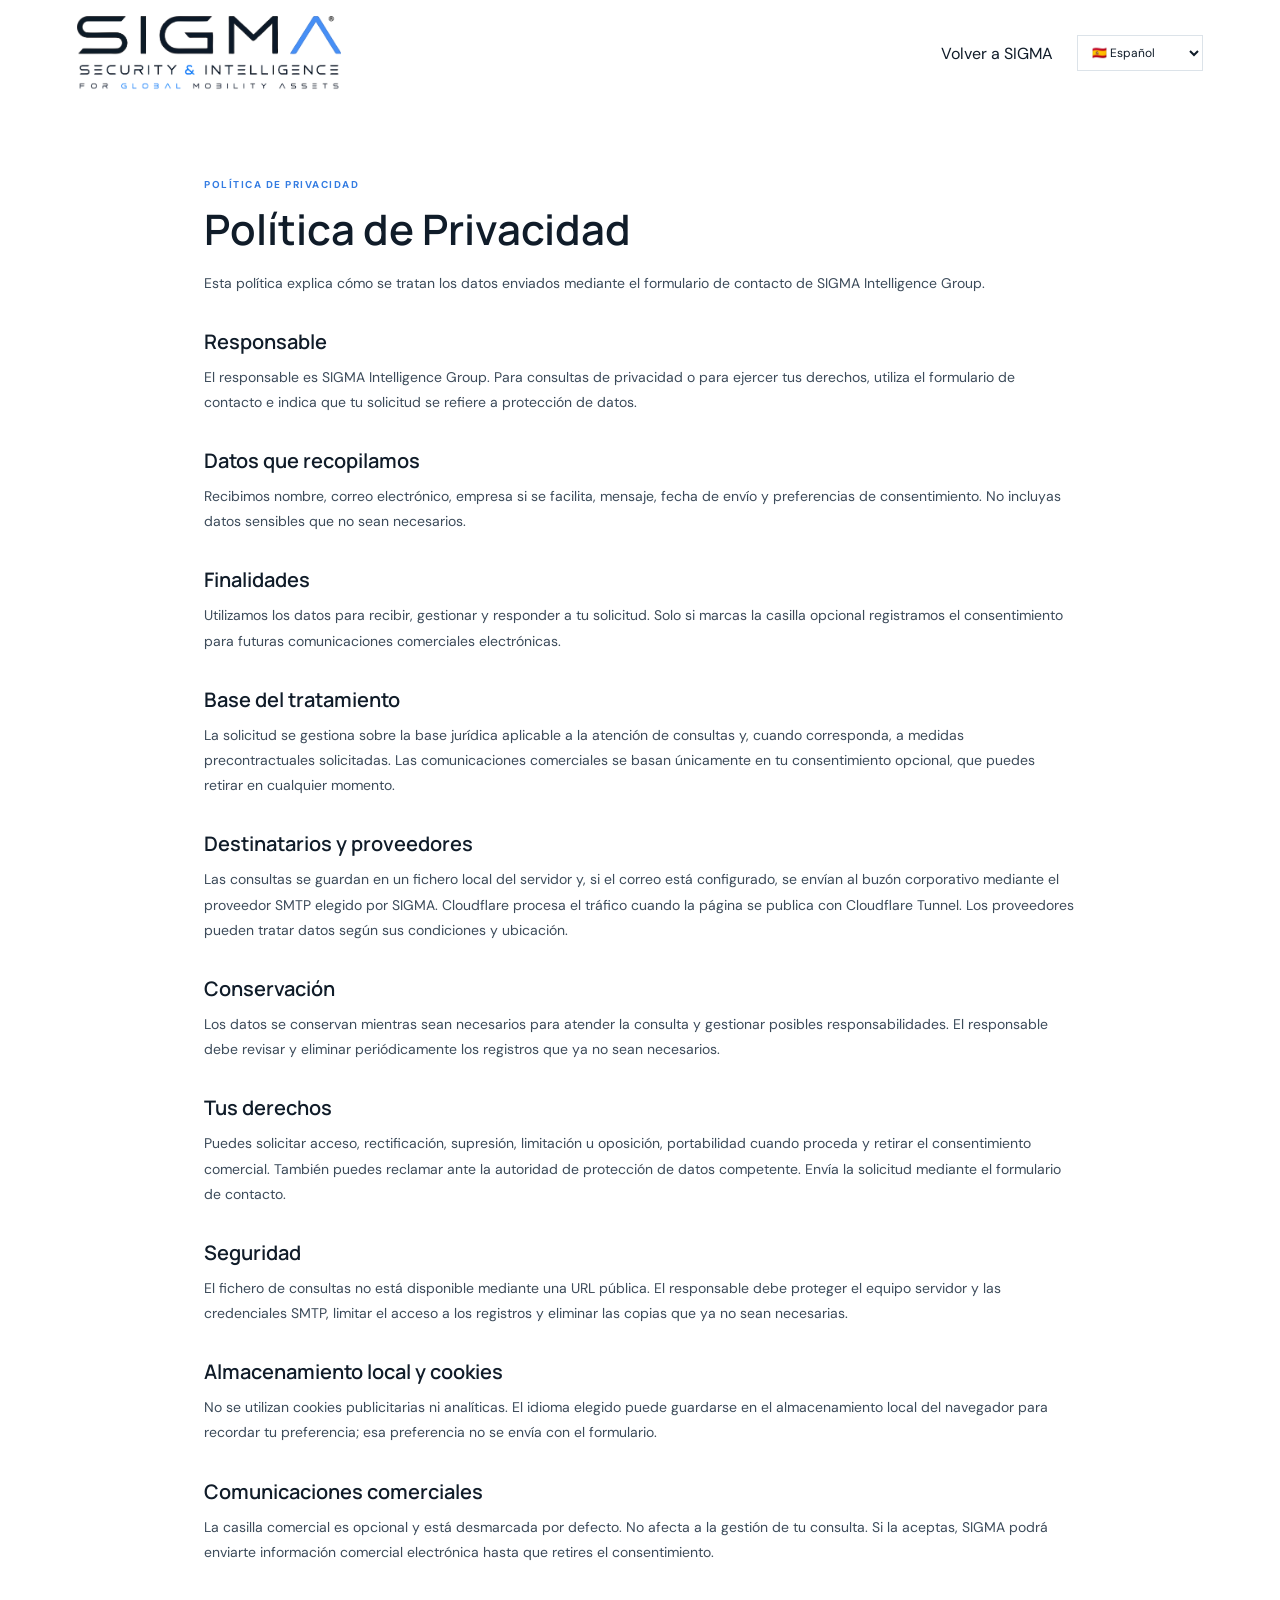
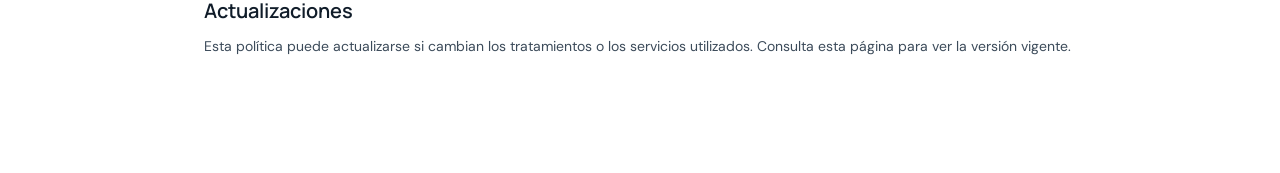
==== privacy.html @ ed5fa4cb "Initial commit: SIGMA Intelligence Group web" ====
<!doctype html>
<html lang="es">
  <head>
    <meta charset="utf-8">
    <meta name="viewport" content="width=device-width, initial-scale=1">
    <meta name="description" content="Política de privacidad de SIGMA Intelligence Group." data-i18n-content="privacy.intro">
    <meta name="theme-color" content="#fff">
    <title>Política de Privacidad | SIGMA Intelligence Group</title>
    <link rel="preconnect" href="https://fonts.googleapis.com">
    <link rel="preconnect" href="https://fonts.gstatic.com" crossorigin>
    <link href="https://fonts.googleapis.com/css2?family=DM+Sans:wght@400;500;600;700&family=Manrope:wght@400;500;600;700;800&display=swap" rel="stylesheet">
    <link rel="stylesheet" href="styles.css?v=20261022a">
  </head>
  <body data-page-title="privacy.title" data-page-description="privacy.intro">
    <header class="site-header privacy-header">
      <a class="brand" href="index.html" aria-label="SIGMA Intelligence Group, inicio" data-i18n-aria="brand.label">
        <img src="Recursos/SIGMA_Logo.png" alt="SIGMA Security & Intelligence for Global Mobility Assets" data-i18n-alt="brand.alt">
      </a>
      <div class="header-actions">
        <a class="privacy-back" href="index.html" data-i18n="privacy.back">Volver a SIGMA</a>
        <label class="language-picker">
          <span class="visually-hidden" data-i18n="language.label">Idioma</span>
          <select id="language-select" aria-label="Idioma" data-i18n-aria="language.label">
            <option value="es">🇪🇸 Español</option>
            <option value="ca">🇦🇩 Català</option>
            <option value="en">🇬🇧 English</option>
            <option value="it">🇮🇹 Italiano</option>
            <option value="fr">🇫🇷 Français</option>
            <option value="de">🇩🇪 Deutsch</option>
          </select>
        </label>
      </div>
    </header>

    <main class="privacy-main">
      <p class="section-label" data-i18n="privacy.title">Política de Privacidad</p>
      <h1 data-i18n="privacy.title">Política de Privacidad</h1>
      <p class="privacy-lead" data-i18n="privacy.intro">Esta política explica cómo se tratan los datos enviados mediante el formulario de contacto de SIGMA Intelligence Group.</p>

      <section>
        <h2 data-i18n="privacy.controller.title">Responsable</h2>
        <p data-i18n="privacy.controller.body">El responsable es SIGMA Intelligence Group. Para consultas de privacidad o para ejercer tus derechos, utiliza el formulario de contacto e indica que tu solicitud se refiere a protección de datos.</p>
      </section>
      <section>
        <h2 data-i18n="privacy.data.title">Datos que recopilamos</h2>
        <p data-i18n="privacy.data.body">Recibimos nombre, correo electrónico, empresa si se facilita, mensaje, fecha de envío y preferencias de consentimiento.</p>
      </section>
      <section>
        <h2 data-i18n="privacy.purpose.title">Finalidades</h2>
        <p data-i18n="privacy.purpose.body">Utilizamos los datos para recibir, gestionar y responder a tu solicitud.</p>
      </section>
      <section>
        <h2 data-i18n="privacy.basis.title">Base del tratamiento</h2>
        <p data-i18n="privacy.basis.body">La solicitud se gestiona sobre la base jurídica aplicable a la atención de consultas y, cuando corresponda, a medidas precontractuales solicitadas.</p>
      </section>
      <section>
        <h2 data-i18n="privacy.recipients.title">Destinatarios y proveedores</h2>
        <p data-i18n="privacy.recipients.body">Las consultas se guardan en un fichero local del servidor y, si el correo está configurado, se envían mediante el proveedor SMTP elegido por SIGMA.</p>
      </section>
      <section>
        <h2 data-i18n="privacy.retention.title">Conservación</h2>
        <p data-i18n="privacy.retention.body">Los datos se conservan mientras sean necesarios para atender la consulta y gestionar posibles responsabilidades.</p>
      </section>
      <section>
        <h2 data-i18n="privacy.rights.title">Tus derechos</h2>
        <p data-i18n="privacy.rights.body">Puedes solicitar acceso, rectificación, supresión, limitación u oposición, portabilidad cuando proceda y retirar el consentimiento comercial.</p>
      </section>
      <section>
        <h2 data-i18n="privacy.security.title">Seguridad</h2>
        <p data-i18n="privacy.security.body">El fichero de consultas no está disponible mediante una URL pública. El responsable debe proteger el equipo servidor y las credenciales SMTP.</p>
      </section>
      <section>
        <h2 data-i18n="privacy.cookies.title">Almacenamiento local y cookies</h2>
        <p data-i18n="privacy.cookies.body">No se utilizan cookies publicitarias ni analíticas. El idioma elegido puede guardarse en el almacenamiento local del navegador.</p>
      </section>
      <section>
        <h2 data-i18n="privacy.marketing.title">Comunicaciones comerciales</h2>
        <p data-i18n="privacy.marketing.body">La casilla comercial es opcional y está desmarcada por defecto. No afecta a la gestión de tu consulta.</p>
      </section>
      <section>
        <h2 data-i18n="privacy.changes.title">Actualizaciones</h2>
        <p data-i18n="privacy.changes.body">Esta política puede actualizarse si cambian los tratamientos o los servicios utilizados.</p>
      </section>
    </main>
    <script src="translations.js?v=20261022_v4" defer></script>
    <script src="site.js?v=20261022_v4" defer></script>
  </body>
</html>
---- styles.css ----
:root {
  color-scheme: light;
  --ink: #101c29;
  --ink-soft: #3c4b5a;
  --blue: #347ce2;
  --paper: #f6f8fa;
  --white: #fff;
  --line: #dce3e9;
  font-family: "DM Sans", sans-serif;
  font-synthesis: none;
  text-rendering: optimizeLegibility;
}

* {
  box-sizing: border-box;
}

html {
  scroll-behavior: smooth;
}

body {
  margin: 0;
  color: var(--ink);
  background: var(--white);
}

a {
  color: inherit;
  text-decoration: none;
}

.site-header {
  min-height: 90px;
  padding: 16px max(6vw, calc((100vw - 1320px) / 2));
  display: flex;
  align-items: center;
  justify-content: space-between;
  gap: 32px;
  background: var(--white);
}

.brand img {
  display: block;
  width: 264px;
  height: auto;
  background: #fff;
}

.main-nav {
  display: flex;
  align-items: center;
  gap: clamp(20px, 3.5vw, 48px);
  color: var(--ink-soft);
  font-size: 13px;
  font-weight: 600;
}

.main-nav a,
.text-link,
.back-top {
  transition: color 180ms ease;
}

.main-nav a:hover,
.text-link:hover,
.back-top:hover {
  color: var(--blue);
}

.main-nav .nav-cta {
  color: var(--ink);
}

.header-actions {
  display: flex;
  align-items: center;
  gap: 24px;
}

.language-picker select {
  max-width: 150px;
  padding: 8px 28px 8px 10px;
  border: 1px solid var(--line);
  border-radius: 0;
  color: var(--ink);
  background: var(--white);
  font: inherit;
  font-size: 12px;
  cursor: pointer;
}

.visually-hidden {
  position: absolute;
  width: 1px;
  height: 1px;
  padding: 0;
  margin: -1px;
  overflow: hidden;
  clip: rect(0, 0, 0, 0);
  white-space: nowrap;
  border: 0;
}

.nav-cta span {
  margin-left: 5px;
  color: var(--blue);
}

.hero {
  min-height: 590px;
  padding: 96px max(7vw, calc((100vw - 1320px) / 2)) 88px;
  display: grid;
  grid-template-columns: minmax(0, 1fr);
  align-items: center;
  position: relative;
  overflow: hidden;
  color: var(--white);
  background: var(--ink);
}

.hero-background {
  position: absolute;
  inset: 0;
  z-index: 0;
  overflow: hidden;
}

.hero-background img {
  position: absolute;
  inset: 0;
  width: 100%;
  height: 100%;
  object-fit: cover;
  opacity: 0;
  animation: hero-image-cycle 24s ease-in-out infinite;
}

.hero-background img:nth-child(1) {
  object-position: center 58%;
}

.hero-background img:nth-child(2) {
  object-position: center 52%;
  transform: translateY(1.5%) scale(1.04);
  animation-delay: -16s;
}

.hero-background img:nth-child(3) {
  object-position: center 55%;
  animation-delay: -8s;
}

.hero::before {
  content: "";
  position: absolute;
  inset: 0;
  z-index: 1;
  background: linear-gradient(90deg, rgba(16,28,41,.94) 0%, rgba(16,28,41,.82) 43%, rgba(16,28,41,.48) 100%);
}

.hero-copy {
  max-width: 980px;
  position: relative;
  z-index: 2;
  animation: arrive 700ms both;
}

.eyebrow,
.section-label,
.area-kicker {
  margin: 0;
  font-size: 10px;
  font-weight: 700;
  letter-spacing: 1.5px;
  text-transform: uppercase;
}

.eyebrow {
  display: flex;
  align-items: center;
  gap: 11px;
  color: #c2d0de;
}

.eyebrow-rule {
  width: 25px;
  height: 2px;
  flex: 0 0 auto;
  background: var(--blue);
}

h1,
h2,
h3,
p {
  margin-top: 0;
}

h1,
h2,
h3 {
  font-family: "Manrope", sans-serif;
}

h1 {
  max-width: 950px;
  margin: 27px 0 22px;
  font-size: 72px;
  line-height: 1.08;
  font-weight: 600;
}

.hero-summary {
  max-width: 880px;
  margin-bottom: 31px;
  color: #c2d0de;
  font-size: 21px;
  line-height: 1.7;
}

.hero-summary strong {
  display: block;
  margin-top: 2px;
  color: #80aff4;
  font-weight: 700;
}

.text-link {
  display: inline-flex;
  gap: 17px;
  align-items: center;
  padding-bottom: 9px;
  border-bottom: 1px solid rgba(255,255,255,.42);
  color: var(--white);
  font-size: 13px;
  font-weight: 600;
}

.text-link span {
  color: #80aff4;
}

.hero-index {
  position: absolute;
  z-index: 2;
  right: max(6vw, calc((100vw - 1320px) / 2));
  bottom: 24px;
  display: flex;
  gap: 22px;
  color: rgba(255,255,255,.55);
  font-size: 9px;
  letter-spacing: 1.7px;
}

.hero-index span {
  color: #80aff4;
}

.intro {
  padding: 112px max(9vw, calc((100vw - 1120px) / 2)) 120px;
  display: grid;
  grid-template-columns: .62fr 1.38fr;
  gap: 50px;
  align-items: start;
}

.section-label {
  color: var(--blue);
}

.intro-copy h2,
.areas-heading h2,
.conditions h2,
.signature h2 {
  margin: 0;
  font-size: 42px;
  line-height: 1.2;
  font-weight: 600;
}

.intro-copy h2 span {
  color: #718090;
}

.intro-copy > p {
  max-width: 660px;
  margin: 22px 0 0;
  color: var(--ink-soft);
  font-size: 15px;
  line-height: 1.9;
}

.areas {
  padding: 88px max(9vw, calc((100vw - 1120px) / 2)) 104px;
  background: var(--paper);
}

.areas-heading {
  margin-bottom: 39px;
  display: flex;
  align-items: end;
  justify-content: space-between;
  gap: 30px;
}

.areas-heading h2 {
  font-size: 34px;
}

.area-item {
  min-height: 174px;
  padding: 29px 0;
  display: grid;
  grid-template-columns: 70px 1fr 40px;
  gap: 23px;
  align-items: start;
  border-top: 1px solid var(--line);
}

.area-item:last-child {
  border-bottom: 1px solid var(--line);
}

.area-number {
  padding-top: 3px;
  color: #8b99a6;
  font-family: "Manrope", sans-serif;
  font-size: 14px;
}

.area-kicker {
  margin-bottom: 8px;
  color: var(--blue);
  font-size: 9px;
}

.area-item h3 {
  margin-bottom: 8px;
  font-size: 23px;
  font-weight: 600;
}

.area-item p:last-child {
  max-width: 650px;
  margin-bottom: 0;
  color: var(--ink-soft);
  font-size: 14px;
  line-height: 1.75;
}

.area-arrow {
  justify-self: end;
  color: var(--blue);
  font-size: 20px;
}

.conditions {
  padding: 85px max(9vw, calc((100vw - 1120px) / 2));
  display: grid;
  grid-template-columns: .62fr 1.38fr;
  gap: 50px;
  align-items: start;
}

.conditions h2 {
  font-size: 34px;
}

.conditions div > p {
  max-width: 660px;
  margin: 20px 0 0;
  color: var(--ink-soft);
  font-size: 14px;
  line-height: 1.85;
}

.signature {
  min-height: 280px;
  padding: 68px max(9vw, calc((100vw - 1120px) / 2));
  display: grid;
  grid-template-columns: 1fr auto;
  gap: 27px;
  align-items: center;
  position: relative;
  overflow: hidden;
}

.signature .section-label {
  margin-bottom: 15px;
}

.signature h2 {
  max-width: 690px;
  font-size: 34px;
}

.signature-word {
  align-self: end;
  color: #eef2f6;
  font-family: "Manrope", sans-serif;
  font-size: 150px;
  font-weight: 800;
  line-height: .7;
}

.signature-word span {
  color: var(--blue);
}

.site-footer {
  min-height: 100px;
  padding: 18px max(6vw, calc((100vw - 1320px) / 2));
  display: grid;
  grid-template-columns: auto 1fr auto auto auto;
  align-items: center;
  gap: 20px;
  color: #c2d0de;
  background: var(--ink);
  font-size: 11px;
}

.footer-name {
  color: var(--white);
  font-family: "Manrope", sans-serif;
  font-size: 13px;
  font-weight: 800;
}

.footer-name span {
  margin-left: 5px;
  color: #9eacba;
  font-family: "DM Sans", sans-serif;
  font-size: 9px;
  font-weight: 500;
  letter-spacing: 1px;
}

.back-top {
  color: var(--white);
}

.footer-qr {
  display: flex;
  align-items: center;
  gap: 8px;
  padding: 0;
  border: 0;
  color: #c2d0de;
  background: transparent;
  font: inherit;
  font-size: 10px;
  line-height: 1.45;
  text-align: left;
  cursor: zoom-in;
}

.footer-qr img {
  display: block;
  width: 66px;
  height: 66px;
  padding: 0;
  border: 0;
  background: transparent;
}

.footer-qr:focus-visible,
.qr-dialog-close:focus-visible {
  outline: 2px solid #80aff4;
  outline-offset: 3px;
}

.qr-dialog {
  width: min(380px, calc(100vw - 32px));
  max-width: none;
  padding: 20px;
  border: 0;
  color: var(--ink);
  background: var(--white);
  box-shadow: 0 20px 60px rgba(0,0,0,.28);
}

.qr-dialog::backdrop {
  background: rgba(16,28,41,.72);
}

.qr-dialog-header {
  display: flex;
  align-items: center;
  justify-content: space-between;
  gap: 16px;
}

.qr-dialog h2 {
  margin: 0;
  font-size: 20px;
  font-weight: 600;
}

.qr-dialog-close {
  padding: 6px 0 6px 10px;
  border: 0;
  color: var(--ink-soft);
  background: transparent;
  font: inherit;
  font-size: 12px;
  cursor: pointer;
}

.qr-dialog > img {
  display: block;
  width: min(72vw, 320px);
  height: auto;
  margin: 18px auto;
}

.qr-dialog > p {
  margin: 0;
  color: var(--ink-soft);
  font-size: 12px;
  text-align: center;
}

.contact {
  padding: 96px max(9vw, calc((100vw - 1120px) / 2));
  display: grid;
  grid-template-columns: minmax(0, .85fr) minmax(0, 1.15fr);
  gap: clamp(42px, 8vw, 100px);
  background: var(--paper);
}

.contact-copy h2 {
  margin: 18px 0 15px;
  font-size: 48px;
  line-height: 1.1;
  font-weight: 600;
}

.contact-copy > p:not(.section-label) {
  max-width: 390px;
  margin-bottom: 0;
  color: var(--ink-soft);
  font-size: 14px;
  line-height: 1.8;
}

.contact-form {
  display: grid;
  align-content: start;
  gap: 18px;
}

.consent-list {
  display: grid;
  gap: 14px;
}

.contact-form label.consent-option {
  display: grid;
  grid-template-columns: 18px minmax(0, 1fr);
  gap: 10px;
  align-items: start;
  color: var(--ink-soft);
  font-size: 12px;
  font-weight: 400;
  line-height: 1.65;
}

.consent-option input {
  width: 16px;
  height: 16px;
  margin: 3px 0 0;
  accent-color: var(--blue);
}

.consent-option a {
  color: var(--ink);
  font-weight: 700;
  text-decoration: underline;
  text-underline-offset: 2px;
}

.privacy-main {
  max-width: 920px;
  min-height: calc(100vh - 100px);
  margin: 0 auto;
  padding: 72px 24px 100px;
}

.privacy-main h1 {
  margin: 16px 0 18px;
  color: var(--ink);
  font-size: 42px;
}

.privacy-main .privacy-lead,
.privacy-main section p {
  color: var(--ink-soft);
  font-size: 14px;
  line-height: 1.8;
}

.privacy-main section {
  margin-top: 32px;
}

.privacy-main h2 {
  margin-bottom: 10px;
  font-size: 20px;
  font-weight: 600;
}

.form-row {
  display: grid;
  grid-template-columns: 1fr 1fr;
  gap: 18px;
}

.contact-form label {
  display: grid;
  gap: 8px;
  color: var(--ink);
  font-size: 12px;
  font-weight: 600;
}

.contact-form label span {
  display: inline;
  color: #7b8996;
  font-weight: 400;
}

.contact-form input,
.contact-form textarea {
  width: 100%;
  padding: 12px 13px;
  border: 1px solid #cbd5dd;
  border-radius: 0;
  color: var(--ink);
  background: var(--white);
  font: inherit;
  font-weight: 400;
}

.contact-form input:focus,
.contact-form textarea:focus {
  outline: 2px solid var(--blue);
  outline-offset: 1px;
}

.contact-form textarea {
  min-height: 130px;
  resize: vertical;
}

.send-button {
  justify-self: start;
  display: inline-flex;
  align-items: center;
  gap: 18px;
  padding: 13px 18px;
  border: 0;
  color: var(--white);
  background: var(--ink);
  font: inherit;
  font-size: 12px;
  font-weight: 600;
  cursor: pointer;
  transition: background-color 180ms ease;
}

.send-button:hover {
  background: var(--blue);
}

.send-button:disabled {
  opacity: .65;
  cursor: wait;
}

.send-button span {
  color: #9ec3fb;
}

.form-note {
  margin: -8px 0 0;
  color: #718090;
  font-size: 11px;
  line-height: 1.5;
}

.form-status {
  min-height: 18px;
  margin: -10px 0 0;
  color: var(--ink-soft);
  font-size: 12px;
  line-height: 1.5;
}

.form-trap {
  position: absolute;
  width: 1px;
  height: 1px;
  overflow: hidden;
  clip: rect(0, 0, 0, 0);
  white-space: nowrap;
}

@keyframes arrive {
  from {
    opacity: 0;
    transform: translateY(12px);
  }
  to {
    opacity: 1;
    transform: translateY(0);
  }
}

@keyframes hero-image-cycle {
  0%, 26% {
    opacity: 1;
  }
  33%, 100% {
    opacity: 0;
  }
}

@media (max-width: 760px) {
  .site-header {
    min-height: 74px;
    padding: 12px 6vw;
    gap: 14px;
    flex-wrap: wrap;
  }

  .brand img {
    width: 184px;
  }

  .main-nav {
    flex: 1;
    gap: 12px;
    font-size: 11px;
  }

  .main-nav a:first-child {
    display: none;
  }

  .header-actions {
    width: 100%;
    gap: 12px;
  }

  .language-picker select {
    max-width: 136px;
    padding: 7px 22px 7px 8px;
    font-size: 11px;
  }

  .hero {
    min-height: 650px;
    padding: 126px 7vw 76px;
    color: var(--white);
    background: var(--ink);
  }

  .hero-copy {
    margin-top: 56px;
  }

  .hero::before {
    background: linear-gradient(180deg, rgba(16,28,41,.78) 0%, rgba(16,28,41,.78) 55%, rgba(16,28,41,.92) 100%);
  }

  .hero-background img {
    inset: 0;
    top: 0;
    left: 0;
    width: 100%;
    height: 100%;
    max-width: 100%;
    transform: none;
    object-fit: cover;
  }

  .hero-background img:nth-child(1) {
    object-position: center 55%;
  }

  .hero-background img:nth-child(2) {
    top: 32px;
    height: calc(100% + 32px);
    object-position: center top;
    transform: none;
  }

  .hero-background img:nth-child(3) {
    object-position: center 58%;
  }

  h1 {
    font-size: 46px;
  }

  .hero-summary {
    font-size: 19px;
  }

  .hero-index {
    right: 7vw;
    bottom: 21px;
  }

  .intro,
  .areas,
  .conditions,
  .contact {
    padding: 76px 7vw;
  }

  .intro,
  .conditions {
    grid-template-columns: 1fr;
    gap: 24px;
  }

  .contact {
    grid-template-columns: 1fr;
    gap: 32px;
  }

  .intro-copy h2,
  .areas-heading h2,
  .conditions h2,
  .signature h2 {
    font-size: 30px;
  }

  .areas-heading {
    display: block;
  }

  .areas-heading h2 {
    margin-top: 18px;
  }

  .area-item {
    grid-template-columns: 34px 1fr 20px;
    gap: 12px;
  }

  .area-item h3 {
    font-size: 20px;
  }

  .signature {
    min-height: 230px;
    padding: 56px 7vw;
    grid-template-columns: 1fr auto;
    gap: 19px;
  }

  .signature-word {
    font-size: 90px;
  }

  .site-footer {
    padding: 22px 7vw;
    grid-template-columns: minmax(0, 1fr) auto;
    gap: 12px 18px;
  }

  .site-footer > span {
    grid-column: 1;
    grid-row: 2;
  }

  .footer-qr {
    display: none;
  }

  .footer-qr img {
    width: 60px;
    height: 60px;
  }

  .back-top {
    grid-column: 1;
    grid-row: 3;
  }

  .form-row {
    grid-template-columns: 1fr;
  }
}

@media (max-width: 420px) {
  .main-nav .nav-cta {
    display: none;
  }

  .eyebrow {
    font-size: 10px;
    letter-spacing: .4px;
  }

  h1 {
    font-size: 42px;
  }
}

@media (prefers-reduced-motion: reduce) {
  *,
  *::before,
  *::after {
    scroll-behavior: auto !important;
    animation-duration: .01ms !important;
    transition-duration: .01ms !important;
  }

  .hero-background img {
    animation: none;
    opacity: 0;
  }

  .hero-background img:first-child {
    opacity: 1;
  }
}

/* Intro image styling */
.intro-media {
  margin-bottom: 1rem;
  text-align: center;
}
.intro-image,
.conditions-image,
.area-image {
  display: block;
  width: 100%;
  max-width: 600px;
  height: auto;
  object-fit: cover;
  margin: 0 auto;
}
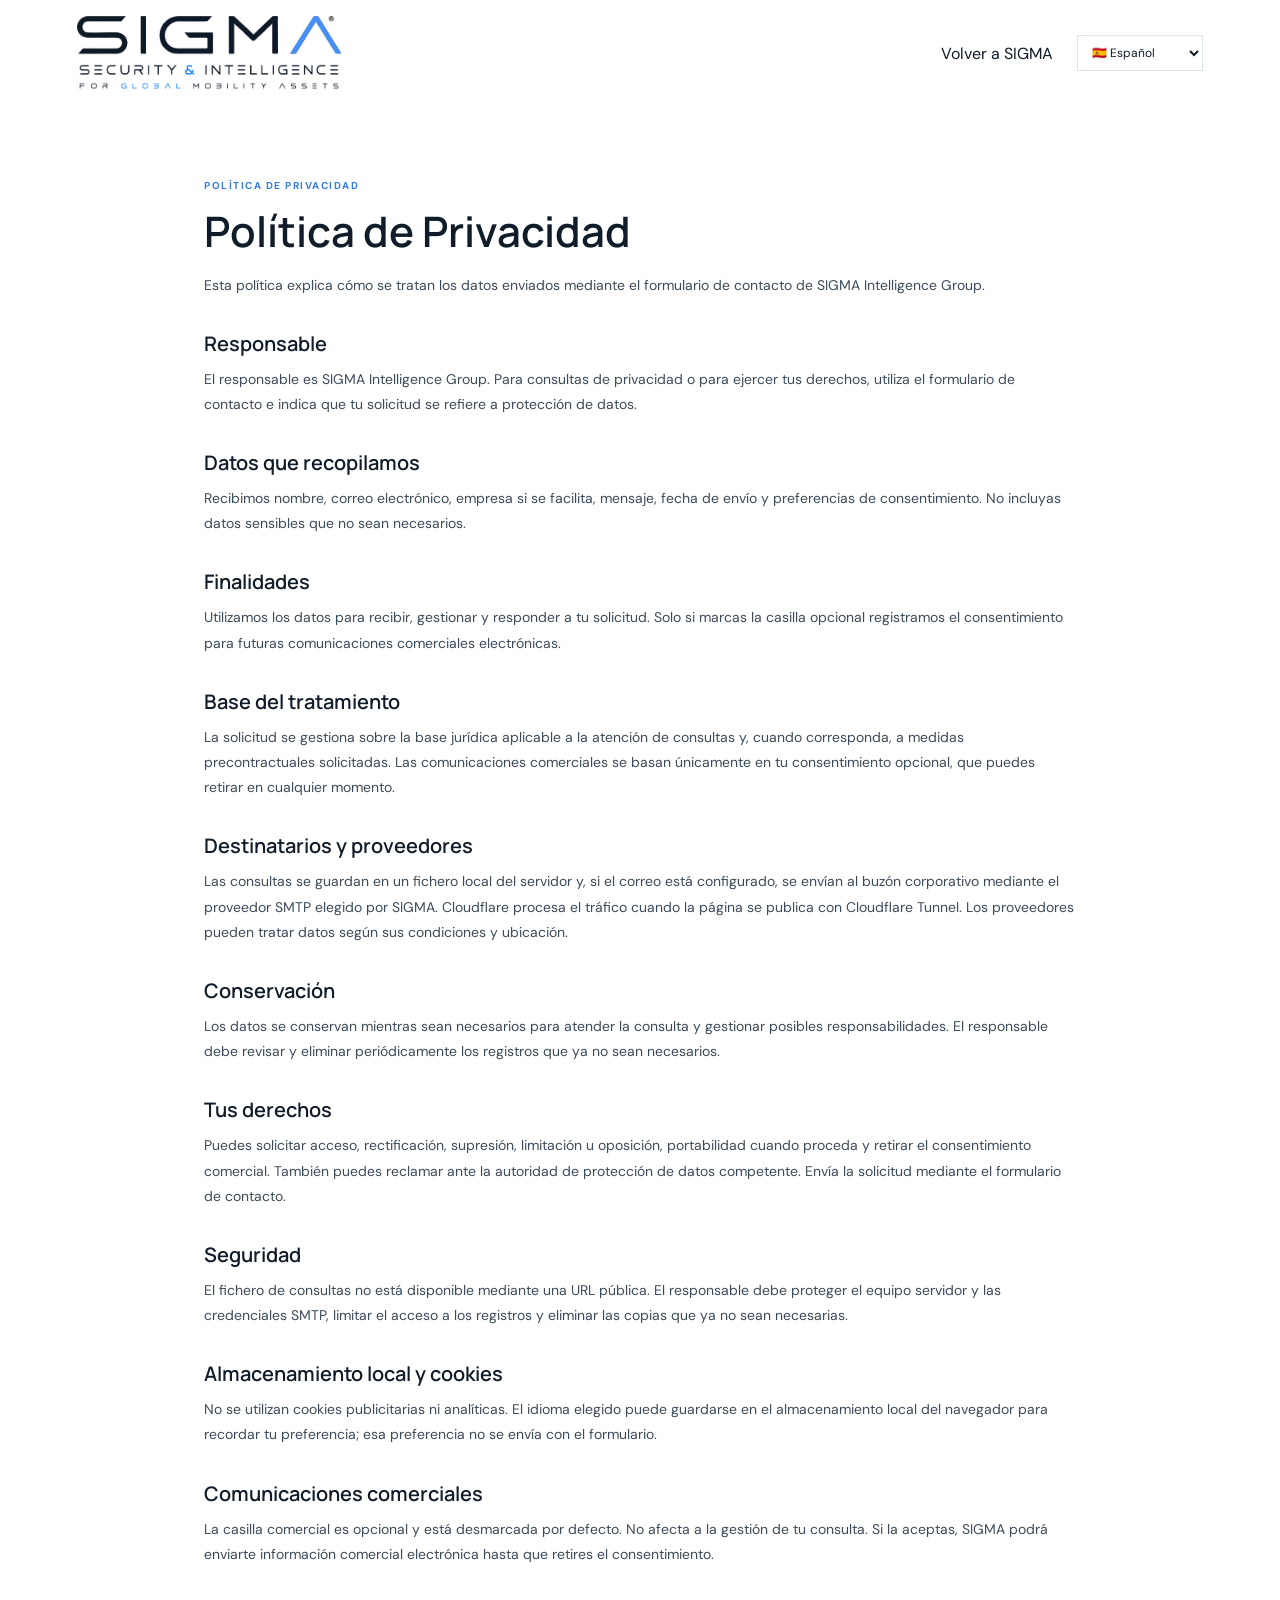
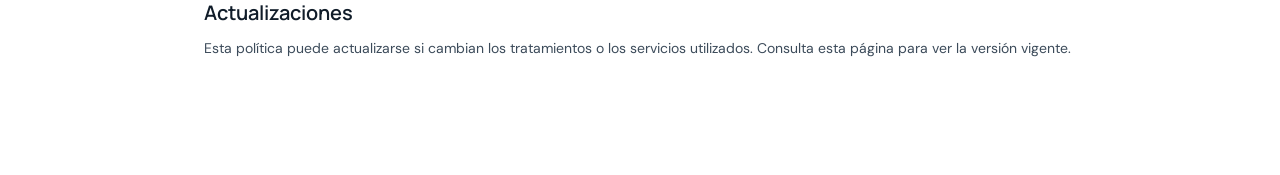
==== commit ddbdd114: "Icono SIGMA en titulo polica privacidad" ====
--- a/privacy.html
+++ b/privacy.html
@@ -10,6 +10,7 @@
     <link rel="preconnect" href="https://fonts.gstatic.com" crossorigin>
     <link href="https://fonts.googleapis.com/css2?family=DM+Sans:wght@400;500;600;700&family=Manrope:wght@400;500;600;700;800&display=swap" rel="stylesheet">
     <link rel="stylesheet" href="styles.css?v=20261022a">
+    <link rel="icon" type="image/png" href="Recursos/SIGMA_Logo_Mini2.png">
   </head>
   <body data-page-title="privacy.title" data-page-description="privacy.intro">
     <header class="site-header privacy-header">
--- a/styles.css
+++ b/styles.css
@@ -170,10 +170,17 @@
 .section-label,
 .area-kicker {
   margin: 0;
-  font-size: 10px;
-  font-weight: 700;
-  letter-spacing: 1.5px;
-  text-transform: uppercase;
+  font-size: 10px !important;
+  font-weight: 700 !important;
+  letter-spacing: 1.5px !important;
+  text-transform: uppercase !important;
+  line-height: 1.5 !important;
+}
+
+.section-label {
+  color: var(--blue) !important;
+  display: block;
+  margin-bottom: 8px;
 }
 
 .eyebrow {
@@ -257,38 +264,8 @@
   color: #80aff4;
 }
 
-.intro {
-  padding: 112px max(9vw, calc((100vw - 1120px) / 2)) 120px;
-  display: grid;
-  grid-template-columns: .62fr 1.38fr;
-  gap: 50px;
-  align-items: start;
-}
-
 .section-label {
   color: var(--blue);
-}
-
-.intro-copy h2,
-.areas-heading h2,
-.conditions h2,
-.signature h2 {
-  margin: 0;
-  font-size: 42px;
-  line-height: 1.2;
-  font-weight: 600;
-}
-
-.intro-copy h2 span {
-  color: #718090;
-}
-
-.intro-copy > p {
-  max-width: 660px;
-  margin: 22px 0 0;
-  color: var(--ink-soft);
-  font-size: 15px;
-  line-height: 1.9;
 }
 
 .areas {
@@ -302,10 +279,6 @@
   align-items: end;
   justify-content: space-between;
   gap: 30px;
-}
-
-.areas-heading h2 {
-  font-size: 34px;
 }
 
 .area-item {
@@ -357,22 +330,48 @@
 
 .conditions {
   padding: 85px max(9vw, calc((100vw - 1120px) / 2));
-  display: grid;
-  grid-template-columns: .62fr 1.38fr;
-  gap: 50px;
-  align-items: start;
+  display: flex;
+  flex-direction: column;
+  gap: 40px;
+}
+
+.conditions-copy {
+  width: 100%;
 }
 
 .conditions h2 {
-  font-size: 34px;
-}
-
-.conditions div > p {
-  max-width: 660px;
-  margin: 20px 0 0;
+  font-size: 42px;
+  line-height: 1.2;
+  font-weight: 600;
+  margin: 0 0 22px;
+}
+
+.conditions-copy > p {
+  width: 100%;
+  max-width: 100%;
+  margin: 0;
   color: var(--ink-soft);
-  font-size: 14px;
-  line-height: 1.85;
+  font-size: 15px;
+  line-height: 1.9;
+  text-align: justify;
+}
+
+.conditions-media-centered {
+  width: 100%;
+  display: flex;
+  justify-content: center;
+  align-items: center;
+  margin-top: 10px;
+}
+
+.conditions-media-centered img {
+  display: block;
+  max-width: 100%;
+  width: auto;
+  max-height: 240px;
+  height: auto;
+  object-fit: contain;
+  margin: 0 auto;
 }
 
 .signature {
@@ -384,6 +383,28 @@
   align-items: center;
   position: relative;
   overflow: hidden;
+  margin-left: 0;
+}
+
+.signature-header {
+  position: relative;
+  z-index: 2;
+}
+
+.signature-title {
+  margin: 0;
+}
+
+.signature-body {
+  display: flex;
+  align-items: flex-end; /* Centra verticalmente ambos elementos */
+  justify-content: flex-start;
+  gap: 15px; /* Controla la distancia exacta entre la imagen y el texto (puedes cambiar los píxeles) */
+}
+
+.signature-body img {
+  width: 100px; /* Ajusta según lo que necesites */
+  height: auto;
 }
 
 .signature .section-label {
@@ -393,6 +414,7 @@
 .signature h2 {
   max-width: 690px;
   font-size: 34px;
+  margin: 0;
 }
 
 .signature-word {
@@ -406,6 +428,27 @@
 
 .signature-word span {
   color: var(--blue);
+}
+
+.signature-media-centered {
+  grid-column: 1 / -1;
+  width: 100%;
+  display: flex;
+  justify-content: center;
+  align-items: center;
+  margin-top: 30px;
+  position: relative;
+  z-index: 2;
+}
+
+.signature-media-centered img {
+  display: block;
+  max-width: 100%;
+  width: auto;
+  max-height: 200px;
+  height: auto;
+  object-fit: contain;
+  margin: 0 auto;
 }
 
 .site-footer {
@@ -813,29 +856,13 @@
     bottom: 21px;
   }
 
-  .intro,
-  .areas,
-  .conditions,
-  .contact {
-    padding: 76px 7vw;
-  }
-
-  .intro,
   .conditions {
-    grid-template-columns: 1fr;
     gap: 24px;
   }
 
   .contact {
     grid-template-columns: 1fr;
     gap: 32px;
-  }
-
-  .intro-copy h2,
-  .areas-heading h2,
-  .conditions h2,
-  .signature h2 {
-    font-size: 30px;
   }
 
   .areas-heading {
@@ -930,18 +957,161 @@
   }
 }
 
-/* Intro image styling */
-.intro-media {
-  margin-bottom: 1rem;
-  text-align: center;
-}
-.intro-image,
-.conditions-image,
-.area-image {
+/* --- Intro sections: shared image + reversed layout --- */
+
+.solutions-media img {
+  margin-top: 30px;
+  width: 100%;
+  max-width: 540px;
+  max-height: 100%;
+  height: auto;
+  object-fit: cover;
+  box-shadow: 0 10px 30px rgba(16, 28, 41, 0.08);
+  border: 1px solid rgba(220, 227, 233, 0.6);
+  border-radius: 4px;
+  flex: 1;
+  opacity: 1 !important;
+}
+
+/* ==========================================
+   1. ESTRUCTURA GENERAL (Grid con estiramiento)
+   ========================================== */
+.intro {
+  padding: 112px max(9vw, calc((100vw - 1120px) / 2)) 120px;
+  display: grid;
+  grid-template-columns: .62fr 1.38fr;
+  gap: 50px;
+  align-items: stretch;
+}
+
+/* ==========================================
+   2. SECCIÓN 2 INVERTIDA (Texto izquierda, Imagen derecha)
+   ========================================== */
+.intro--reversed {
+  grid-template-columns: 1.15fr 0.85fr;
+  align-items: stretch;
+  background: var(--paper);
+}
+
+/* Orden visual para la sección 2 en escritorio */
+.intro--reversed .intro-copy {
+  grid-column: 1;
+}
+.intro--reversed .solutions-media {
+  grid-column: 2;
+}
+
+/* ==========================================
+   3. TIPOGRAFÍA Y TEXTOS
+   ========================================== */
+.intro-copy h2,
+.areas-heading h2,
+.conditions h2,
+.signature h2 {
+  text-align: left;
+  margin: 0;
+  margin-top: 10px;
+  font-size: 42px;
+  line-height: 1.2;
+  font-weight: 600;
+}
+
+.intro-copy h2 span, 
+.conditions-copy h2 span, 
+.conditions h2 span {
+  color: #718090;
+}
+
+.intro-copy > p {
+  max-width: 760px;
+  margin: 22px 0 0;
+  color: var(--ink-soft);
+  font-size: 15px;
+  line-height: 1.9;
+  text-align: justify;
+}
+
+.section-label,
+.intro .section-label,
+.intro-copy .section-label,
+.intro-media .section-label,
+.conditions .section-label,
+.conditions-media .section-label,
+.conditions-copy .section-label,
+p[data-i18n$=".label"] {
+  color: #347ce2 !important;
+  font-family: "DM Sans", sans-serif !important;
+  font-size: 10px !important;
+  font-weight: 700 !important;
+  letter-spacing: 1.5px !important;
+  text-transform: uppercase !important;
+  line-height: 1.5 !important;
+  margin-top: 0 !important;
+}
+
+/* ==========================================
+   4. CONTENEDORES Y EFECTO DE IMÁGENES
+   ========================================== */
+.intro-media,
+.solutions-media {
+  display: flex;
+  flex-direction: column;
+  height: 100%;
+}
+
+.intro-media img,
+.solutions-media img {
   display: block;
   width: 100%;
-  max-width: 600px;
-  height: auto;
+  flex: 1;
   object-fit: cover;
-  margin: 0 auto;
-}
+  opacity: 1 !important;
+  border-radius: 6px;
+  box-shadow: 0 10px 30px rgba(16, 28, 41, 0.08);
+  border: 1px solid rgba(220, 227, 233, 0.6);
+  margin-top: 0;
+}
+
+/* Ajuste específico: Margen superior para alinear la imagen 2 con el título */
+.solutions-media img {
+  margin-top: 42px; /* Puedes subir o bajar este valor (ej: 38px o 45px) si lo quieres afinar al milímetro */
+}
+
+/* ==========================================
+   5. RESPONSIVE (Móviles / Pantallas pequeñas)
+   ========================================== */
+@media (max-width: 768px) {
+  .intro,
+  .intro--reversed,
+  .areas,
+  .conditions,
+  .contact {
+    padding: 76px 7vw;
+  }
+
+  .intro,
+  .intro--reversed {
+    grid-template-columns: 1fr;
+    gap: 24px;
+  }
+
+  .intro--reversed .intro-copy,
+  .intro--reversed .solutions-media {
+    grid-column: auto;
+  }
+
+  .intro-copy h2,
+  .areas-heading h2,
+  .conditions h2,
+  .signature h2 {
+    font-size: 30px;
+  }
+
+  .intro-media img,
+  .solutions-media img {
+    flex: unset;
+    height: auto;
+    object-fit: contain;
+    margin-top: 0 !important; /* Reseteamos el margen en móvil para que no desentone */
+  }
+}
